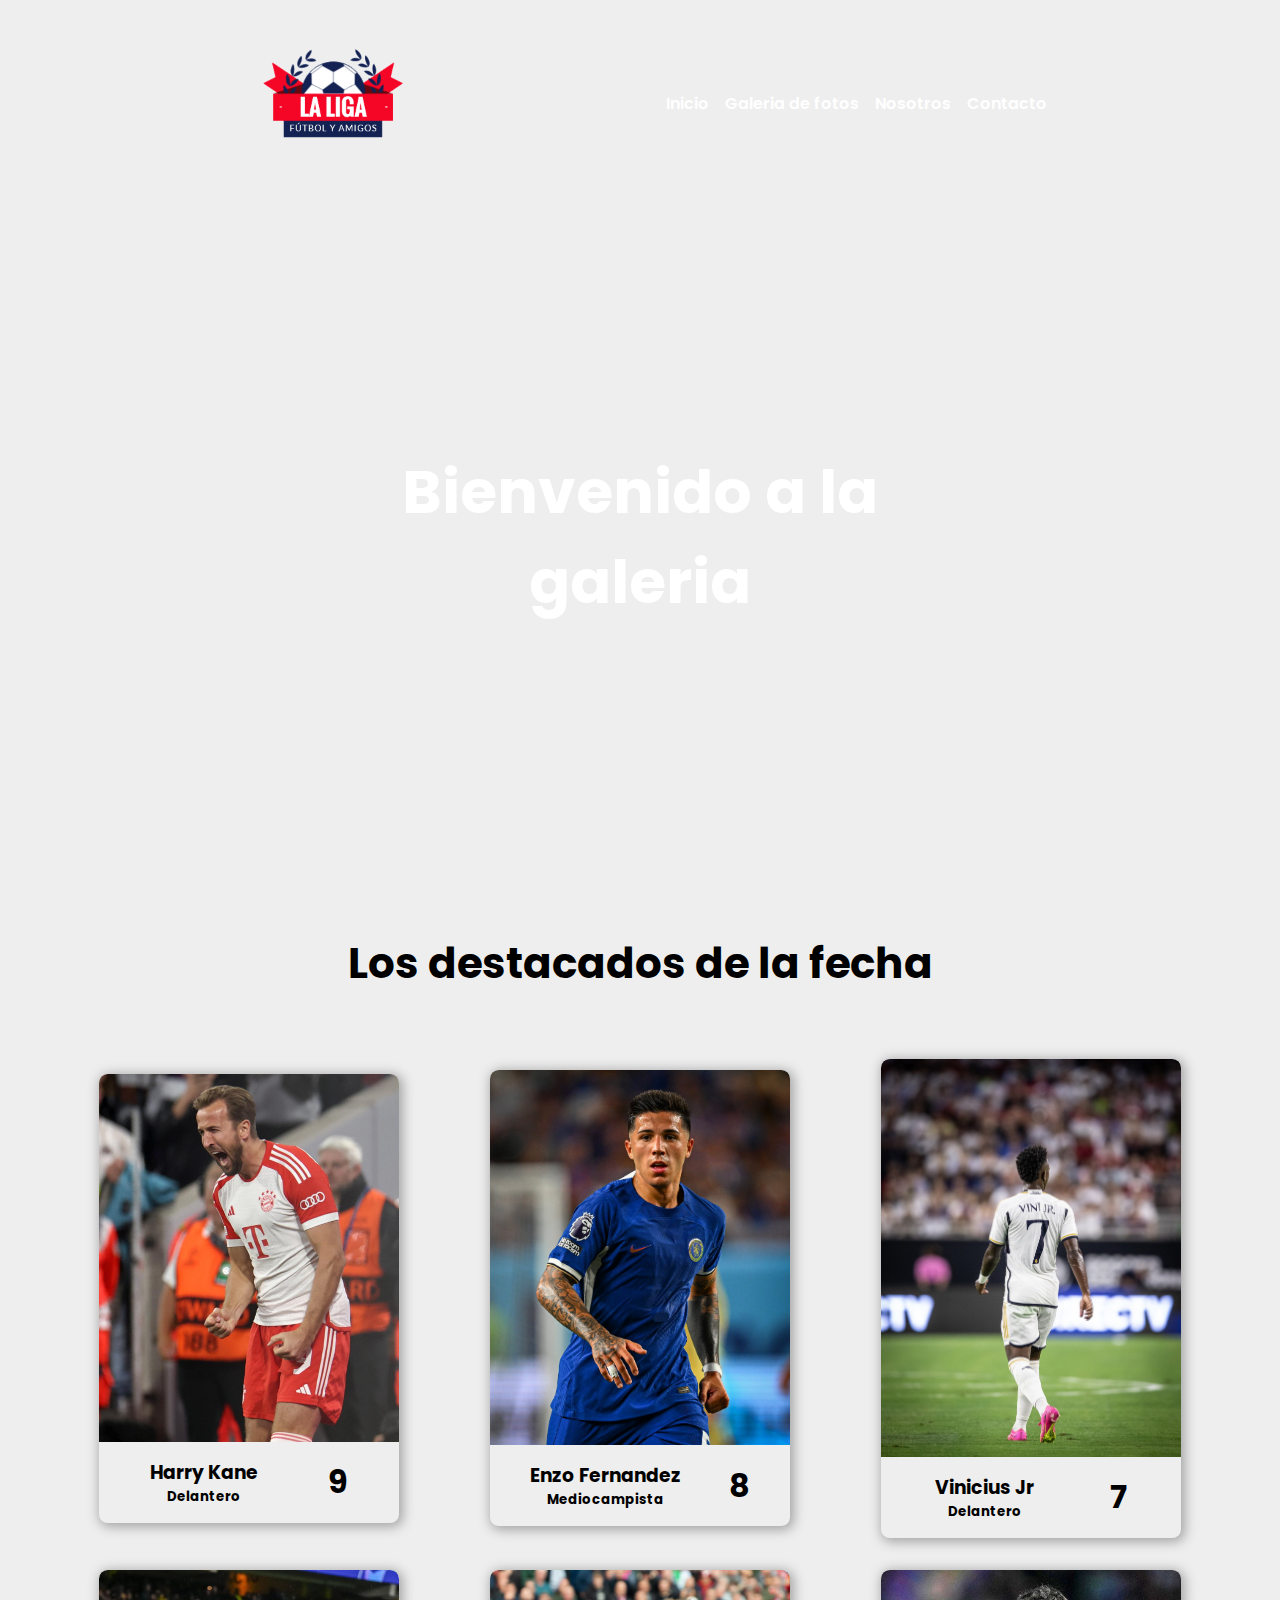
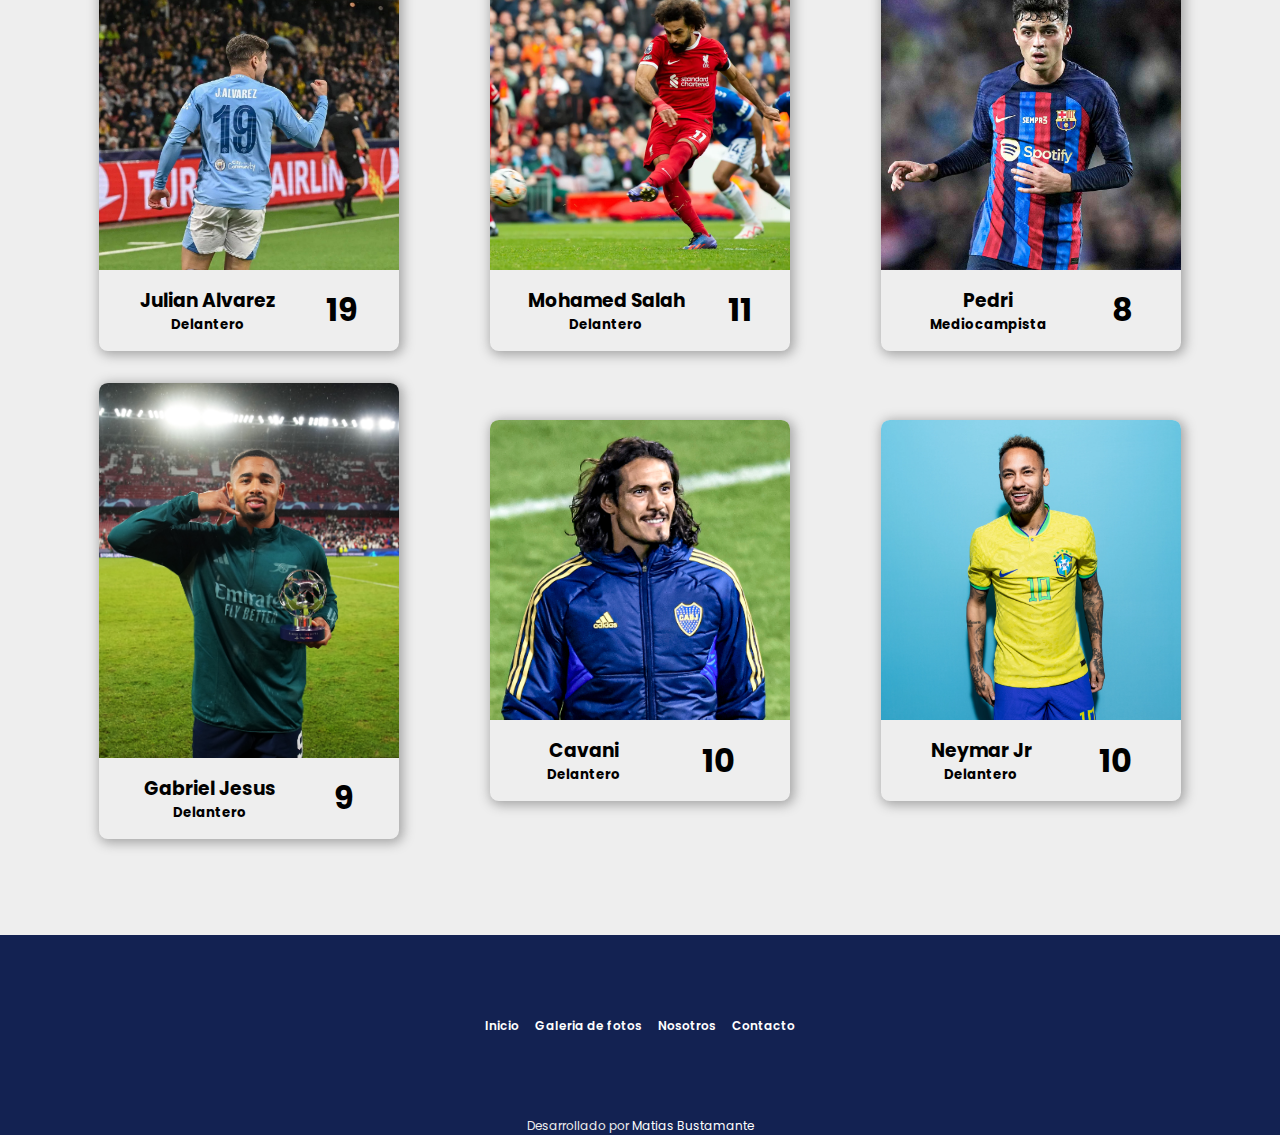
==== galeria.html @ 3885db1b "proyecto maquetado" ====
<!DOCTYPE html>
<html lang="en">

<head>
    <meta charset="UTF-8">
    <meta name="viewport" content="width=device-width, initial-scale=1.0">
    <link rel="stylesheet" type="text/css" href="/css/index.css">
    <link rel="stylesheet" type="text/css" href="/css/galeria.css">
    <link rel="preconnect" href="https://fonts.googleapis.com">
    <link rel="preconnect" href="https://fonts.gstatic.com" crossorigin>
    <link href="https://fonts.googleapis.com/css2?family=Poppins:wght@300;400;500;600&display=swap" rel="stylesheet">
    <title>Homework2</title>
</head>

<body>
    <header>
        <div class="navbar">
            <div class="navbar_img">
                <a href="/index.html"><img src="./img/logo.png" class="logo_laliga" alt="La Liga"></a>
            </div>
            <div class="navbar_menu">
                <ul class="navbar_menu_ul">
                    <li><a href="/index.html">Inicio</a></li>
                    <li><a href="/galeria.html">Galeria de fotos</a></li>
                    <li><a href="/Nosotros.html">Nosotros</a></li>
                    <li><a href="/contacto.html">Contacto</a></li>
            </div>
        </div>
        <div class="content">
            <div class="content_1">
                <h1>Bienvenido a la galeria</h1>
            </div>
        </div>
    </header>

    <h2 class="title_h2">Los destacados de la fecha</h2>

    <div class="box_container_players">

        <div class="player">
            <img src="./img/kane.jpg" class="player_img" />
            <div class="player_flex">
                <div>
                    <h3>Harry Kane</h3>
                    <h5>Delantero</h5>
                </div>
                <p class="player_number">9</p>
            </div>

        </div>

        <div class="player">
            <img src="./img/enzo.jpg" class="player_img" />
            <div class="player_flex">
                <div>
                    <h3>Enzo Fernandez</h3>
                    <h5>Mediocampista</h5>
                </div>
                <p class="player_number">8</p>
            </div>
        </div>

        <div class="player">
            <img src="./img/vini.jpg" class="player_img" />
            <div class="player_flex">
                <div>
                    <h3>Vinicius Jr</h3>
                    <h5>Delantero</h5>
                </div>
                <p class="player_number">7</p>
            </div>
        </div>

        <div class="player">
            <img src="./img/Julian-Alvarez.jpg" class="player_img" />
            <div class="player_flex">
                <div>
                    <h3>Julian Alvarez</h3>
                    <h5>Delantero</h5>
                </div>
                <p class="player_number">19</p>
            </div>
        </div>

        <div class="player">
            <img src="./img/mosa.webp" class="player_img" />
            <div class="player_flex">
                <div>
                    <h3>Mohamed Salah</h3>
                    <h5>Delantero</h5>
                </div>
                <p class="player_number">11</p>
            </div>
        </div>

        <div class="player">
            <img src="./img/pedri.jpg" class="player_img" />
            <div class="player_flex">
                <div>
                    <h3>Pedri</h3>
                    <h5>Mediocampista</h5>
                </div>
                <p class="player_number">8</p>
            </div>
        </div>

        <div class="player">
            <img src="./img/gabriel.jpg" class="player_img" />
            <div class="player_flex">
                <div>
                    <h3>Gabriel Jesus</h3>
                    <h5>Delantero</h5>
                </div>
                <p class="player_number">9</p>
            </div>
        </div>

        <div class="player">
            <img src="./img/edinson.jpg" class="player_img" />
            <div class="player_flex">
                <div>
                    <h3>Cavani</h3>
                    <h5>Delantero</h5>
                </div>
                <p class="player_number">10</p>
            </div>
        </div>

        <div class="player">
            <img src="./img/neym.webp" class="player_img" />
            <div class="player_flex">
                <div>
                    <h3>Neymar Jr</h3>
                    <h5>Delantero</h5>
                </div>
                <p class="player_number">10</p>
            </div>
        </div>
    </div>
    <footer>
        <div class="navbar_menu menu_footer">
            <ul class="navbar_menu_ul">
                <li><a href="/index.html">Inicio</a></li>
                <li><a href="/galeria.html">Galeria de fotos</a></li>
                <li><a href="/Nosotros.html">Nosotros</a></li>
                <li><a href="/contacto.html">Contacto</a></li>
            </ul>
        </div>
        <div class="footer">
            <p>Desarrollado por <a href="https://github.com/matibustamante7" target="_blank">Matias Bustamante</a></p>
        </div>
    </footer>
</body>

</html>
---- css/index.css ----
:root{
    --red:#f50526;
    --blue:#132252;
    --lightblue:#10266e;
    --white:#ffffff;
    --whitesmoke:#eeeeee;
    --black:#000000;
}
*{
    margin: 0;
    padding: 0;
}
html {
    scroll-behavior:smooth;
}
body{
    background-color: var(--whitesmoke);
    font-family: 'Poppins', sans-serif;
    text-align: center;
}
.navbar{
    background-color: transparent;
    display: flex;
    flex-direction: row;
    justify-content: space-evenly;
    align-items: center;
}
.logo_laliga{
    width: 200px;
}
.navbar_menu_ul{
    display: flex;
    flex-direction: row;
    justify-content: space-evenly;
    align-items: center;
    gap: 1rem;
    list-style: none;
}
a{
    text-decoration: none;
    color: var(--white);
    font-weight: 600;
    transition: .3s;
}
a:hover{
    cursor: pointer;
    color: var(--red);
}
header{
    background-image: url('../img/mosaico-barca.jpg');
    background-position: center;
    background-repeat: no-repeat;
    background-size: cover;
    width: 100vw;
    height:100vh;
}
#btn{
    padding: .7rem;
    background-color: var(--blue);
    border-radius: .55rem;
    box-shadow: 1px 4px 8px 2px rgb(39, 39, 39);
    transition: .3s;
}
#btn:hover{
    margin-bottom: 10px;
    box-shadow: 2px 2px 12px 2px rgb(165, 165, 165);
    cursor: pointer;
}
#btn a:hover{
    color:var(--white);
}
.content{
    display: flex;
    flex-direction: column;
    justify-content: space-evenly;
    align-items: center;
    margin: 15rem auto;
    color: var(--white);
    width: 50%;
}

.content h1{
    font-size: 50px;
}
.box_container{
    color: var(--whitesmoke);
    display: flex;
    justify-content: space-evenly;
    align-items: center;
    gap: 2rem;
    background-color: var(--blue);
    padding: 1rem;
}
.box{
    display: flex;
    justify-content: space-around;
    align-items: center;
    gap: 1rem;
}
.team_logo{
    width: 80px;
    height: 80px;
    /* border-radius: 50%;
    border:2px solid var(--black); */
    padding: auto;
}


.container_text{
    display: flex;
    flex-direction: column;
    justify-content: space-evenly;
    align-items: center;
    gap: 4rem;
    margin-top: 4rem;
}
.container_text_box{
    display: flex;
    flex-direction: row;
    justify-content: space-evenly;
    align-items: center;
    gap: 3rem;
    width: 60rem;
}
.text_box{
    text-align: start;
}
.text_box h3{
    font-size: 32px;
    color: var(--blue);
}
.text_box h5{
    font-size: 16px;
    color: var(--blue);
    opacity: .5;
}

.img_text_box{
    width: 400px;
}
footer{
    background-color: var(--blue);
    width: 100vw;
    height: 200px;
    display: flex;
    flex-direction: column;
    justify-content: space-between;
    align-items: center;
    margin-top: 4rem;
}
.menu_footer{
    margin: auto;
    font-size: 12px;
}

.footer{
    /* background-color: var(--black); */
    font-size: 12px;
    color: var(--whitesmoke);
    width: 100vw;
}
.footer a{
    font-weight: 400;
}
---- css/galeria.css ----
.content_1 h1{
    font-size: 60px;
}
*{
    margin: 0;
    padding: 0;
}
.title_h2{
    font-size: 42px;
    margin: 2rem;
}
.box_container_players{
    margin: auto;
    padding: 2rem;
    display: flex;
    flex-direction: row;
    flex-wrap: wrap;
    justify-content: space-evenly;
    align-items: center;
    gap: 2rem;
    width: 1200px;
}
.player{
    width: 300px;
    display: flex;
    flex-direction: column;
    justify-content: space-around;
    box-shadow: 2px 2px 12px 2px rgb(165, 165, 165);
    border-radius: .55rem;
    transition: .3s;
}
.player:hover{
    color: var(--blue);
    cursor: pointer;
    box-shadow: 4px 4px 12px 4px rgb(110, 110, 110);;
}
.player_img{
    border-radius: .55rem .55rem 0 0;
    position: relative;
    max-height: 450px;
}

.player_flex{
    display: flex;
    flex-direction: row;
    justify-content: space-around;
    align-items: center;
    padding: 1rem;
}
.player_flex p{
    font-size: 32px;
    font-weight: 700;
}
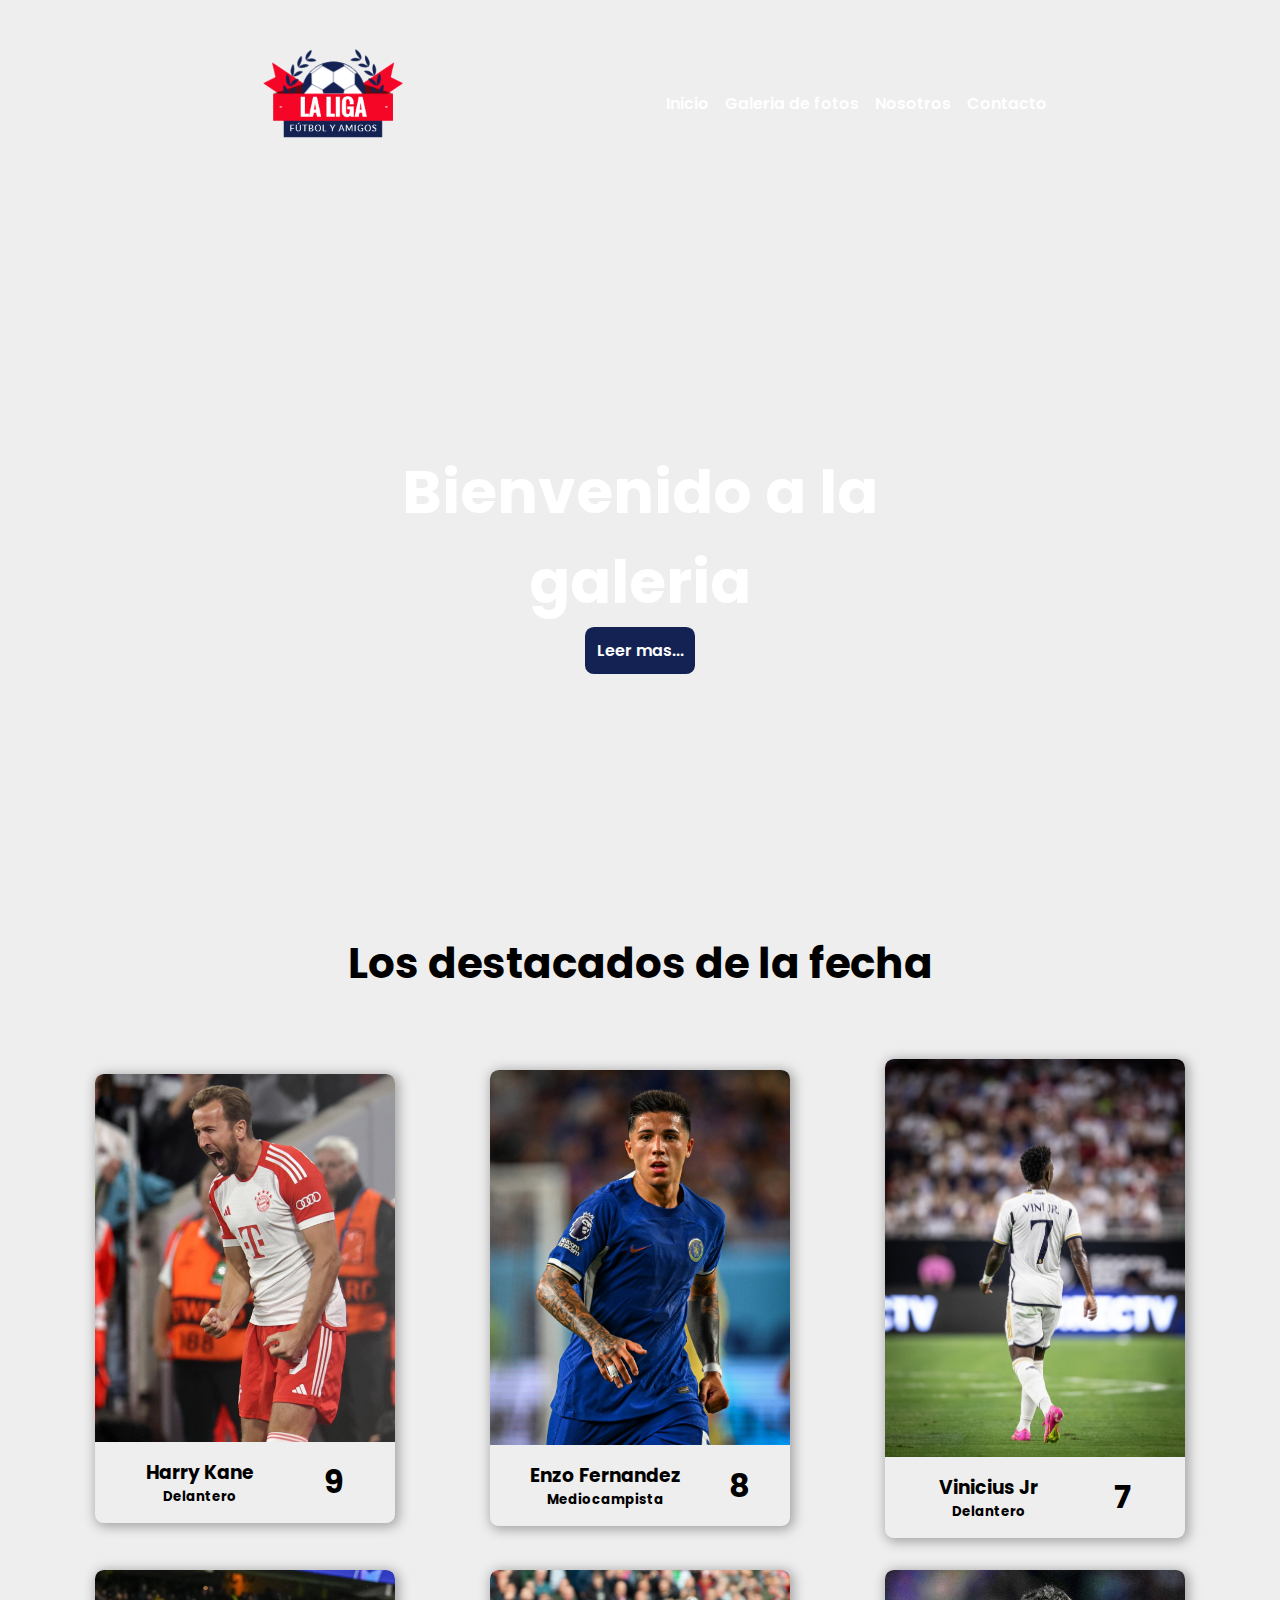
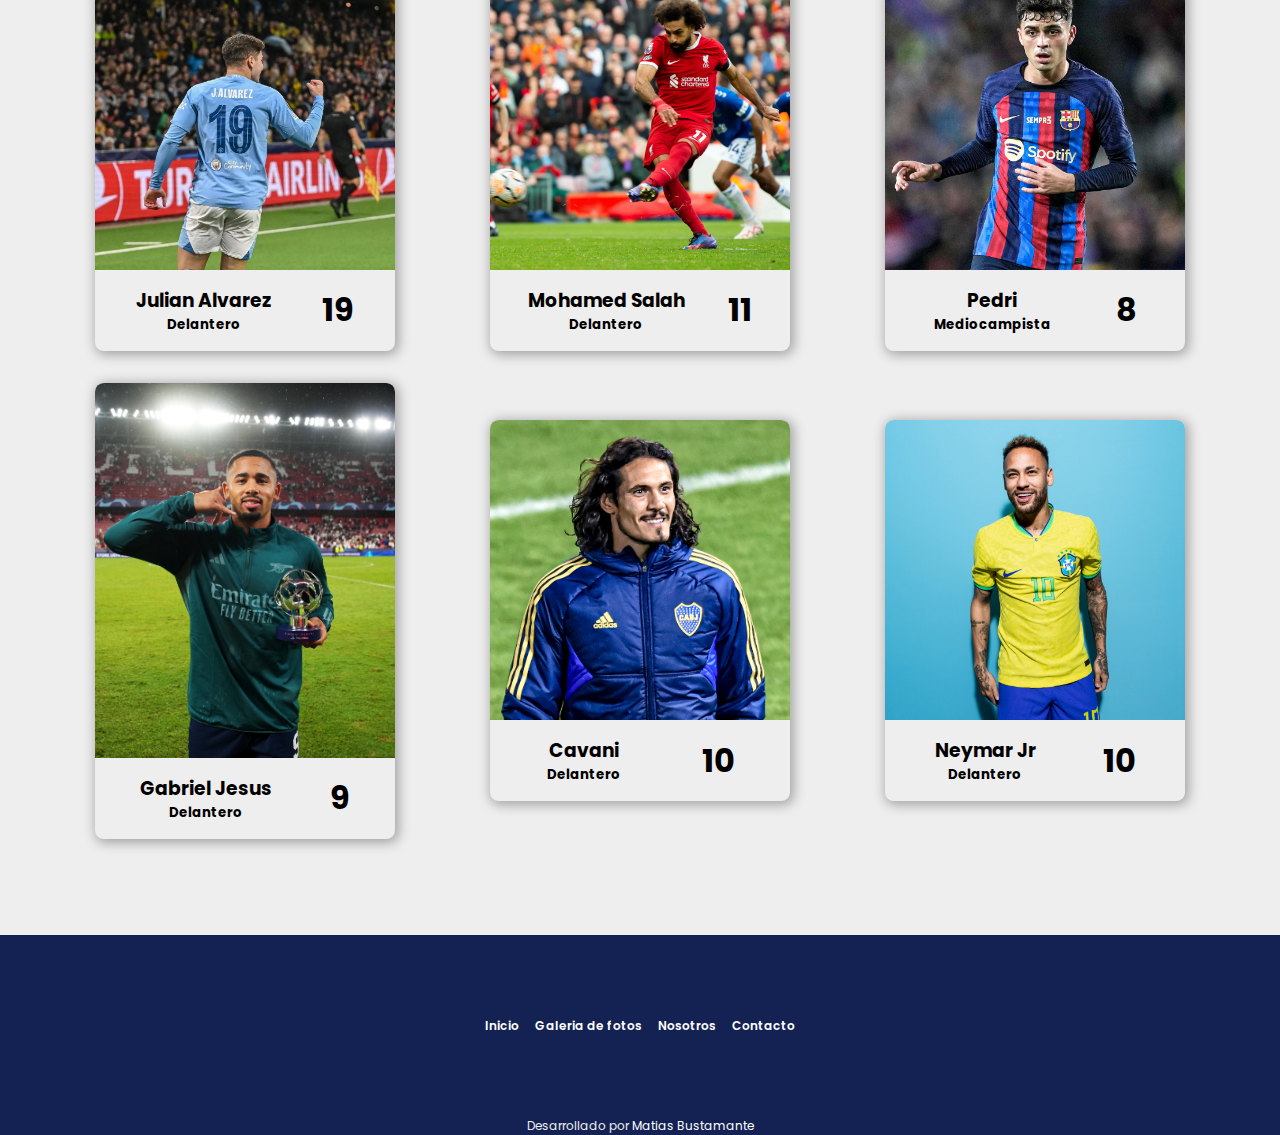
==== commit 765f158a: "responsive" ====
--- a/galeria.html
+++ b/galeria.html
@@ -30,12 +30,14 @@
             <div class="content_1">
                 <h1>Bienvenido a la galeria</h1>
             </div>
+            <div id="btn"><a href="#leer_mas">Leer mas...</a></div>
+
         </div>
     </header>
 
-    <h2 class="title_h2">Los destacados de la fecha</h2>
+    <h2 id="leer_mas" class="title_h2">Los destacados de la fecha</h2>
 
-    <div class="box_container_players">
+    <div  class="box_container_players">
 
         <div class="player">
             <img src="./img/kane.jpg" class="player_img" />
--- a/css/index.css
+++ b/css/index.css
@@ -58,12 +58,12 @@
     padding: .7rem;
     background-color: var(--blue);
     border-radius: .55rem;
-    box-shadow: 1px 4px 8px 2px rgb(39, 39, 39);
+    /* box-shadow: 1px 4px 8px 2px rgb(39, 39, 39); */
     transition: .3s;
 }
 #btn:hover{
     margin-bottom: 10px;
-    box-shadow: 2px 2px 12px 2px rgb(165, 165, 165);
+    box-shadow: 0px 4px 8px 2px var(--whitesmoke);
     cursor: pointer;
 }
 #btn a:hover{
@@ -161,4 +161,35 @@
 }
 .footer a{
     font-weight: 400;
+}
+
+
+/* RESPONSIVE */
+
+@media (max-width:420px) {
+    .logo_laliga{
+        width: 80px;
+    }
+    .navbar_menu_ul li a{
+        font-size: 10px;
+        font-weight:600;
+    }
+    .content h1{
+        width: 330px;
+        font-size: 30px;
+    }
+    #btn{
+        margin-top: 2rem;
+    }
+    .box_container{
+        display: flex;
+        flex-direction: column;
+    }
+    .container_text_box{
+        width: fit-content;
+        flex-direction: column-reverse;
+    }
+    .text_box{
+        padding: 3rem;
+    }
 }--- a/css/galeria.css
+++ b/css/galeria.css
@@ -19,7 +19,6 @@
     justify-content: space-evenly;
     align-items: center;
     gap: 2rem;
-    width: 1200px;
 }
 .player{
     width: 300px;
@@ -51,4 +50,29 @@
 .player_flex p{
     font-size: 32px;
     font-weight: 700;
+}
+
+
+@media (max-width:420px) {
+    .logo_laliga{
+        width: 80px;
+    }
+    .navbar_menu_ul li a{
+        font-size: 10px;
+        font-weight:600;
+    }
+    .content h1{
+        width: 330px;
+        font-size: 30px;
+    }
+    #btn{
+        margin-top: 2rem;
+    }
+    .title_h2{
+        font-size: 26px;
+    }
+    .box_container_players{
+        display: flex;
+        flex-direction: column;
+    }
 }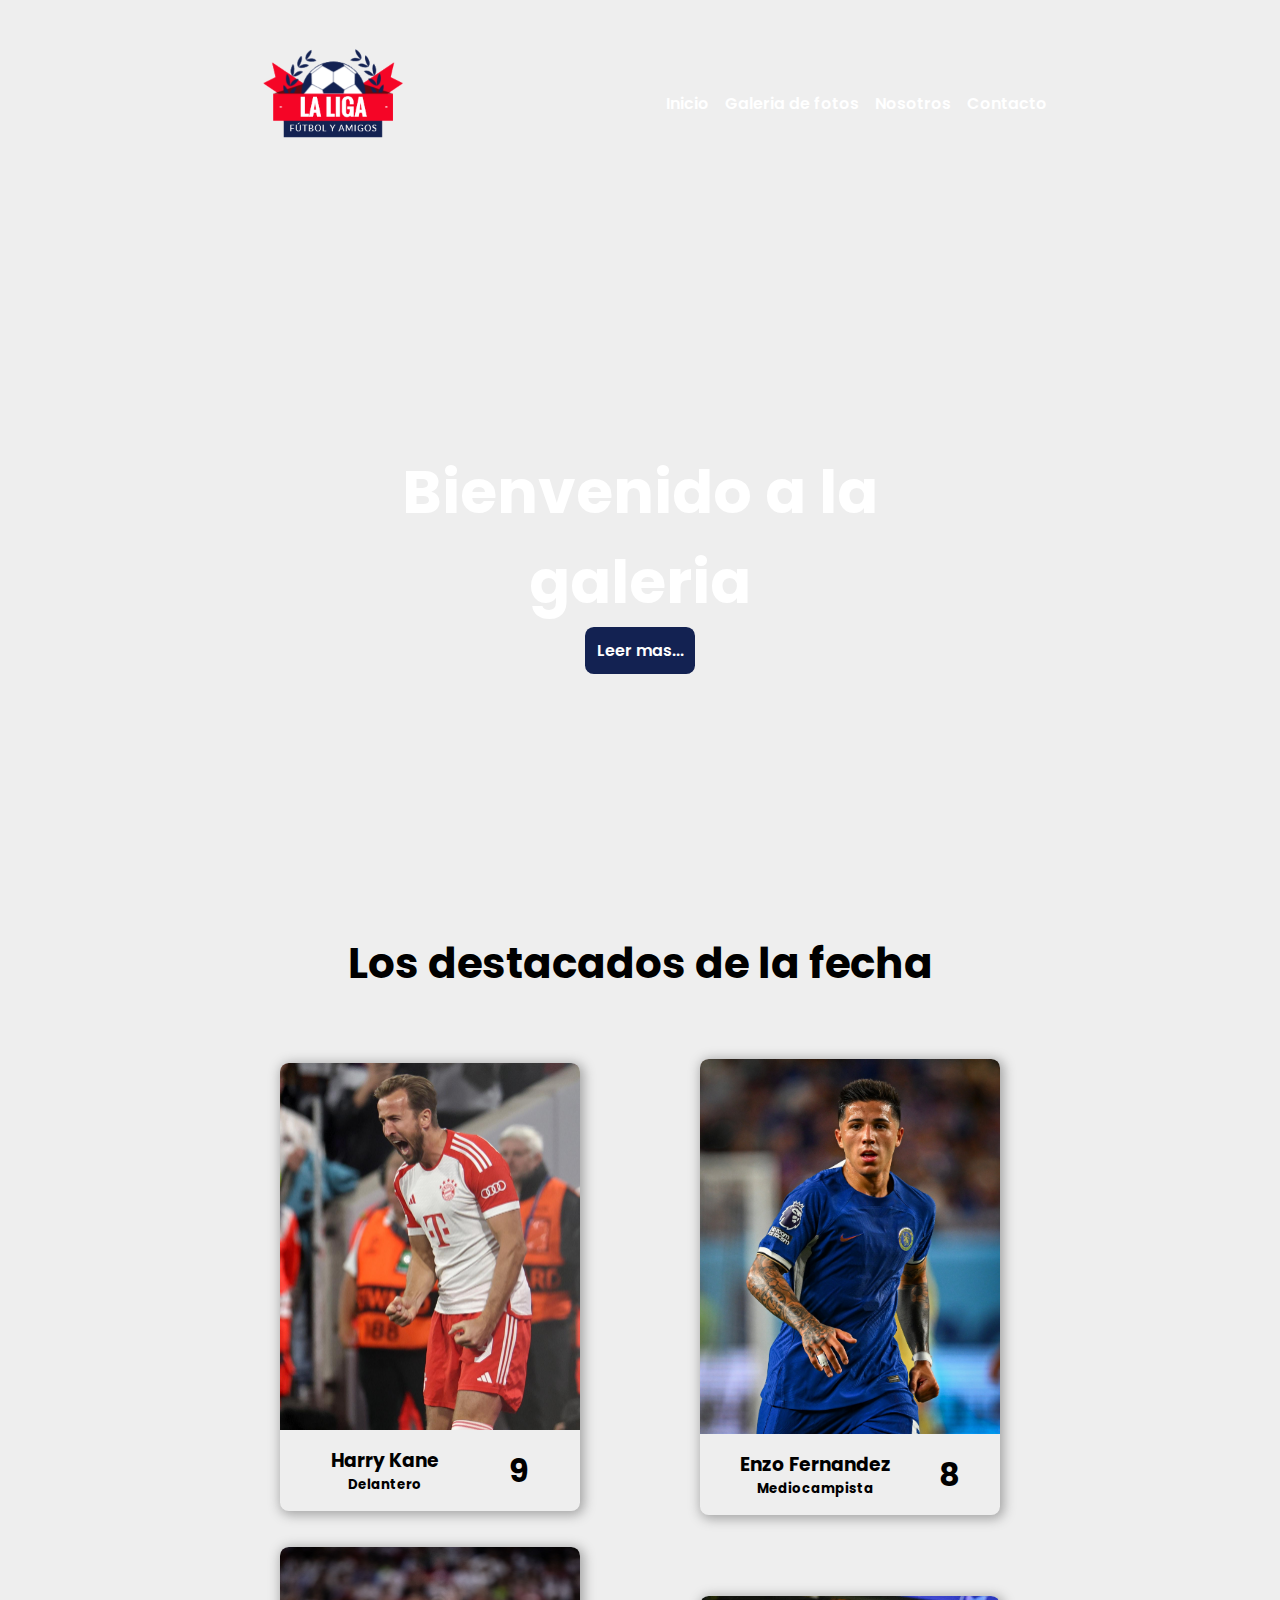
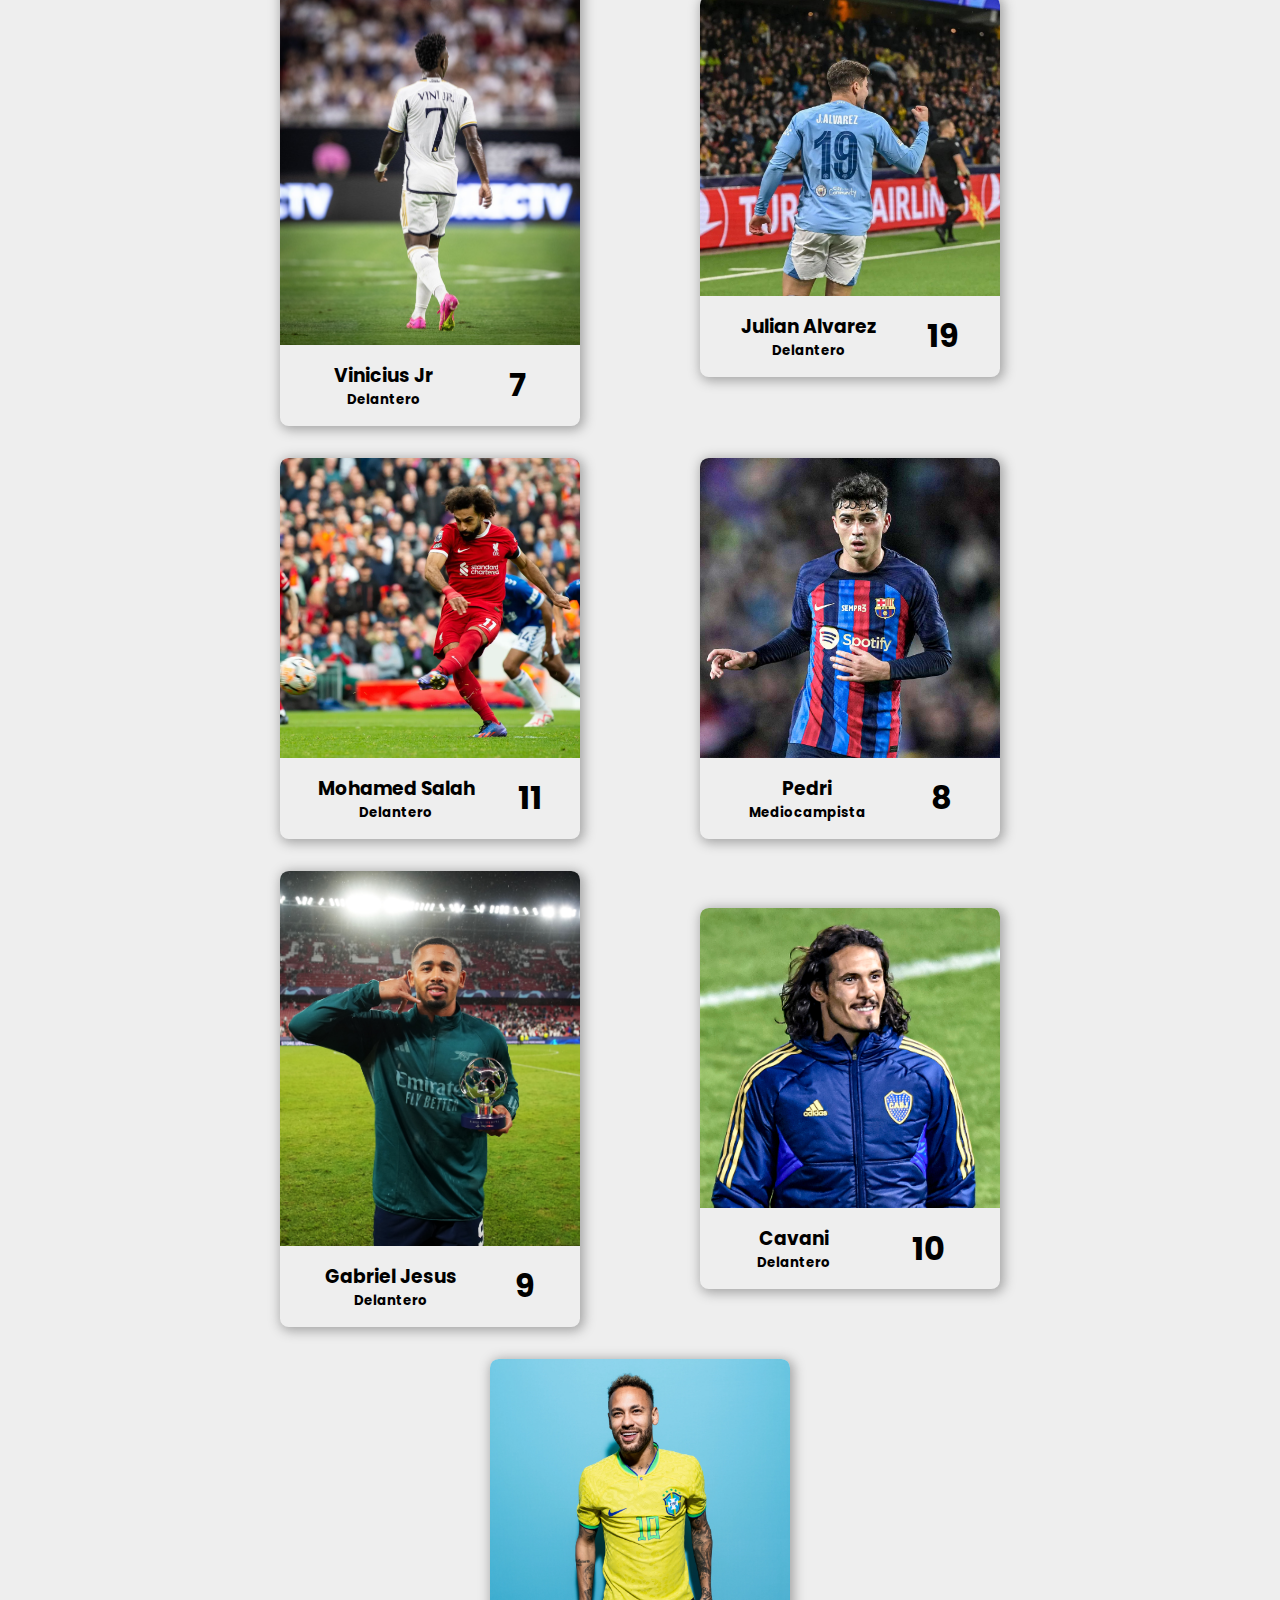
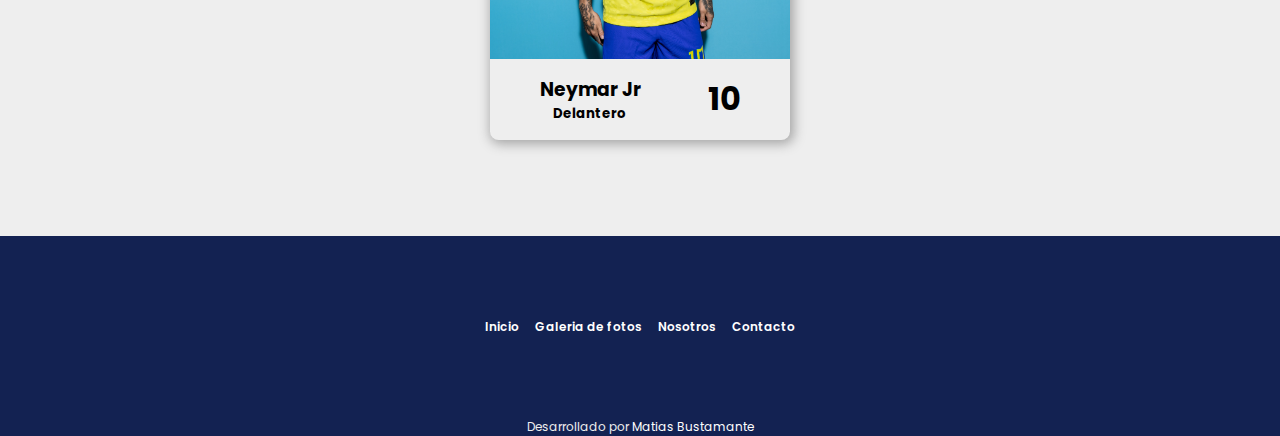
==== commit 8fb637ee: "galeria acomodada" ====
--- a/galeria.html
+++ b/galeria.html
@@ -40,7 +40,9 @@
     <div  class="box_container_players">
 
         <div class="player">
-            <img src="./img/kane.jpg" class="player_img" />
+            <!-- <div> -->
+                <img src="./img/kane.jpg" class="player_img" />
+            <!-- </div> -->
             <div class="player_flex">
                 <div>
                     <h3>Harry Kane</h3>
--- a/css/galeria.css
+++ b/css/galeria.css
@@ -13,6 +13,7 @@
 .box_container_players{
     margin: auto;
     padding: 2rem;
+    width: 70%;;
     display: flex;
     flex-direction: row;
     flex-wrap: wrap;
